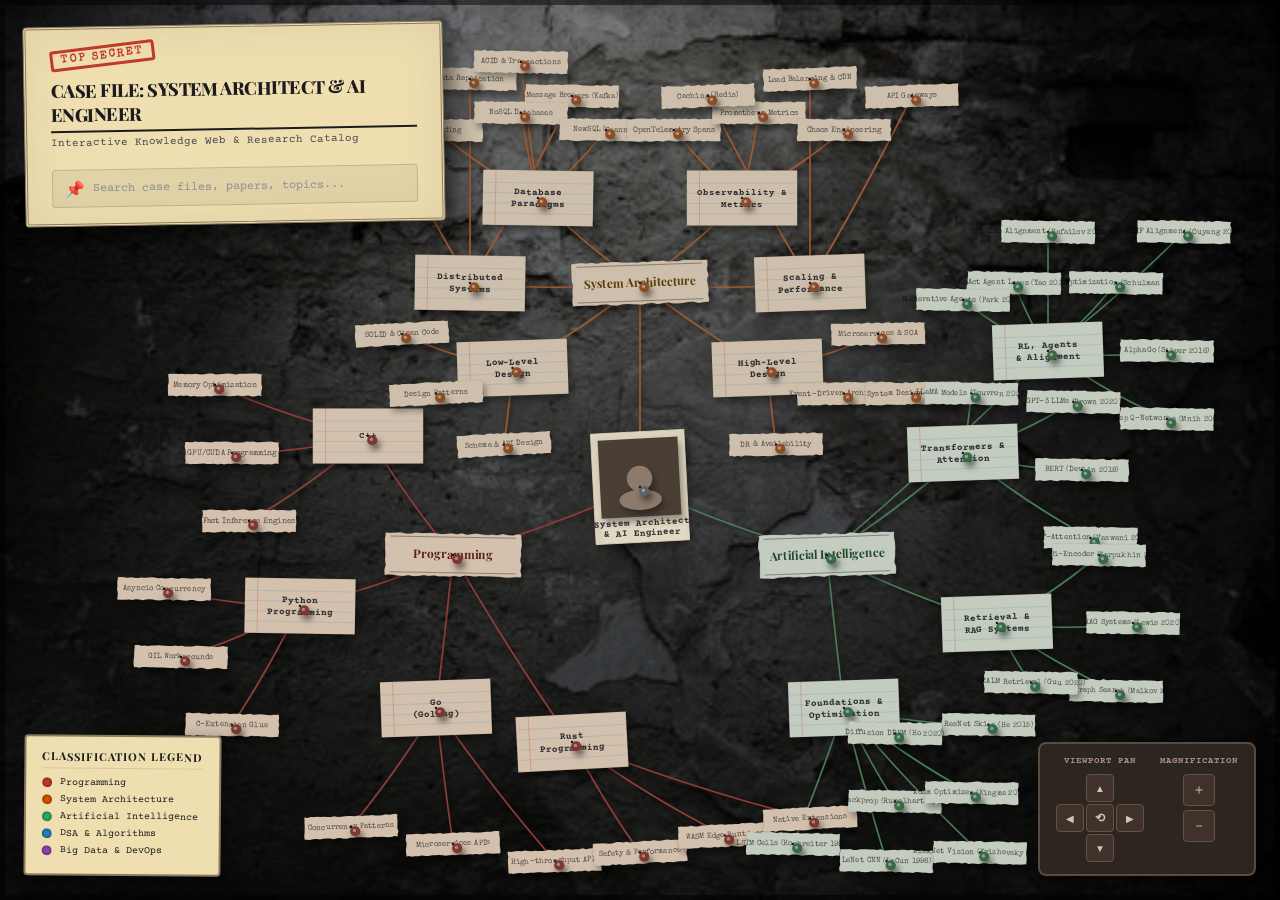
==== index.html @ 6fb4f93b "Set user dark cracked concrete wall image as the canvas background with a dark vignette layer" ====
<!DOCTYPE html>
<html lang="en">
<head>
    <meta charset="UTF-8">
    <meta name="viewport" content="width=device-width, initial-scale=1.0">
    <title>Architect of Intelligence - Investigation Board</title>
    <!-- Google Fonts for Retro/Newspaper Aesthetics -->
    <link href="https://fonts.googleapis.com/css2?family=Playfair+Display:ital,wght@0,600;0,800;1,400&family=Special+Elite&family=Courier+Prime:wght@400;700&family=Outfit:wght@300;400;600&display=swap" rel="stylesheet">
    <link rel="stylesheet" href="css/style.css?v=5">
</head>
<body>
    <!-- Main Full-Screen Canvas for Detective Corkboard & String Web -->
    <canvas id="graphCanvas"></canvas>

    <!-- Top Navigation Header (Typewriter Note style) -->
    <header class="retro-header">
        <div class="header-stamp">TOP SECRET</div>
        <div class="header-title">
            <h1>CASE FILE: SYSTEM ARCHITECT & AI ENGINEER</h1>
            <p>Interactive Knowledge Web & Research Catalog</p>
        </div>
        <div class="search-box">
            <span class="pin-icon">📌</span>
            <input type="text" id="nodeSearch" placeholder="Search case files, papers, topics...">
        </div>
    </header>

    <!-- Bottom-Right Brass Control Knobs -->
    <div class="retro-controls">
        <div class="knob-group">
            <div class="control-label">VIEWPORT PAN</div>
            <div class="pan-pad">
                <button class="control-btn" id="panUp" title="Pan Up">▲</button>
                <div class="pan-row">
                    <button class="control-btn" id="panLeft" title="Pan Left">◀</button>
                    <button class="control-btn reset" id="resetView" title="Center View">⟲</button>
                    <button class="control-btn" id="panRight" title="Pan Right">▶</button>
                </div>
                <button class="control-btn" id="panDown" title="Pan Down">▼</button>
            </div>
        </div>
        <div class="knob-group">
            <div class="control-label">MAGNIFICATION</div>
            <div class="zoom-pad">
                <button class="control-btn zoom" id="zoomIn" title="Zoom In">＋</button>
                <button class="control-btn zoom" id="zoomOut" title="Zoom Out">－</button>
            </div>
        </div>
    </div>

    <!-- Retro Legend -->
    <div class="retro-legend">
        <div class="legend-title">CLASSIFICATION LEGEND</div>
        <div class="legend-item"><span class="legend-color programming"></span>Programming</div>
        <div class="legend-item"><span class="legend-color architecture"></span>System Architecture</div>
        <div class="legend-item"><span class="legend-color ai"></span>Artificial Intelligence</div>
        <div class="legend-item"><span class="legend-color dsa"></span>DSA & Algorithms</div>
        <div class="legend-item"><span class="legend-color devops"></span>Big Data & DevOps</div>
    </div>

    <!-- Floating Old Newspaper Article Details Modal Drawer (Opens from bottom/right) -->
    <div class="newspaper-card" id="detailsCard">
        <button class="close-btn" id="closeDetails" title="Close File">&times;</button>
        <div class="newspaper-inner">
            <!-- Vintage Paper Header -->
            <div class="newspaper-header">
                <div class="issue-info">
                    <span>VOL. XCVI No. 100</span>
                    <span id="newspaperDate">JUNE 2026</span>
                    <span>PRICE: FREE INQUIRY</span>
                </div>
                <h2 id="newspaperTitle">CLIPPING TITLE HERE</h2>
                <div class="newspaper-divider"></div>
            </div>

            <!-- Main Columns -->
            <div class="newspaper-body">
                <div class="newspaper-column main-col">
                    <div class="column-header">
                        <span class="badge" id="newspaperCategory">CATEGORY</span>
                        <span class="tag-meta" id="newspaperNodeId">Node ID: 0</span>
                    </div>
                    <div class="lead-paragraph" id="newspaperDesc">
                        Detailed analysis and study reports on this topic will be displayed here in historical typography layout.
                    </div>
                    
                    <div class="newspaper-subheading">FOUNDATIONAL READING & TARGETS</div>
                    <ul class="concept-list" id="newspaperConcepts">
                        <li>Concept study milestone checklist.</li>
                        <li>Research methodologies associated with this node.</li>
                    </ul>
                </div>

                <div class="newspaper-column side-col">
                    <div class="newspaper-subheading">CASE EVIDENCE: PAPERS & ARTIFACTS</div>
                    <div class="papers-list" id="newspaperPapers">
                        <!-- Dynamic list of paper links -->
                        <p class="no-papers">No downloaded PDF papers associated with this section.</p>
                    </div>

                    <div class="card-actions">
                        <a href="#" class="btn btn-primary" id="gitLink" target="_blank">🌐 View Repository Code</a>
                    </div>
                </div>
            </div>
        </div>
    </div>

    <!-- Scripts -->
    <script src="js/app.js?v=5"></script>
    <script src="js/space-graph.js?v=5"></script>
</body>
</html>
---- css/style.css ----
/* Vintage Color Palette & Design Tokens */
:root {
    --cork-bg: #1e1510;
    --paper-light: #eedeb0; /* Age-stained yellowed paper */
    --paper-dark: #dfcca2;
    --ink-dark: #1c1c1e;   /* Authentic printers ink */
    --ink-faded: #48484a;
    --border-paper: rgba(0, 0, 0, 0.15);
    
    /* Classification colors (Red-pinned strings, brass, copper, etc.) */
    --color-programming: #c0392b;   /* Deep crimson */
    --color-architecture: #d35400;  /* Burnt orange */
    --color-ai: #27ae60;           /* Forest green */
    --color-dsa: #2980b9;          /* Deep Prussian blue */
    --color-devops: #8e44ad;       /* Dark Royal purple */
    --string-color: #e74c3c;       /* Red yarn string */
}

/* Reset and Layout */
* {
    box-sizing: border-box;
    margin: 0;
    padding: 0;
}

body {
    background-color: var(--cork-bg);
    background-image: linear-gradient(rgba(0, 0, 0, 0.45), rgba(0, 0, 0, 0.45)), url('../assets/background.jpg');
    background-size: cover;
    background-position: center;
    background-repeat: no-repeat;
    background-attachment: fixed;
    color: var(--ink-dark);
    font-family: 'Outfit', sans-serif;
    overflow: hidden;
    width: 100vw;
    height: 100vh;
    user-select: none;
}

/* 2D Canvas underlay */
#graphCanvas {
    display: block;
    width: 100%;
    height: 100%;
    cursor: grab;
}

#graphCanvas:active {
    cursor: grabbing;
}

/* Retro Top Secret Header */
.retro-header {
    position: absolute;
    top: 24px;
    left: 24px;
    display: flex;
    flex-direction: column;
    gap: 8px;
    background: var(--paper-light);
    border: 3px double #8a7a5f;
    box-shadow: 8px 8px 24px rgba(0, 0, 0, 0.6), inset 0 0 40px rgba(138, 122, 95, 0.15);
    padding: 16px 24px;
    border-radius: 4px;
    z-index: 10;
    max-width: 420px;
    pointer-events: auto;
    transform: rotate(-1deg);
}

.header-stamp {
    align-self: flex-start;
    border: 3px solid #c0392b;
    color: #c0392b;
    font-family: 'Special Elite', monospace;
    font-size: 11px;
    font-weight: bold;
    padding: 2px 8px;
    border-radius: 3px;
    letter-spacing: 2px;
    transform: rotate(-6deg);
    margin-bottom: 4px;
}

.header-title h1 {
    font-family: 'Playfair Display', serif;
    font-weight: 800;
    font-size: 18px;
    color: var(--ink-dark);
    letter-spacing: -0.5px;
    border-bottom: 2px solid var(--ink-dark);
    padding-bottom: 4px;
    margin-bottom: 4px;
}

.header-title p {
    font-family: 'Courier Prime', monospace;
    font-size: 11px;
    color: var(--ink-faded);
}

/* Search Bar (Typewriter scrap style) */
.search-box {
    margin-top: 12px;
    display: flex;
    align-items: center;
    background: rgba(0, 0, 0, 0.05);
    border: 1px solid rgba(0, 0, 0, 0.15);
    padding: 8px 12px;
    border-radius: 4px;
}

.search-box input {
    background: none;
    border: none;
    outline: none;
    font-family: 'Courier Prime', monospace;
    font-size: 12px;
    color: var(--ink-dark);
    width: 100%;
    margin-left: 8px;
}

.search-box input::placeholder {
    color: #8e8e93;
}

/* Bottom Right Brass Controls Overlay */
.retro-controls {
    position: absolute;
    bottom: 24px;
    right: 24px;
    display: flex;
    gap: 16px;
    z-index: 10;
    background: #2c2520;
    border: 2px solid #5a4b40;
    border-radius: 8px;
    padding: 12px 16px;
    box-shadow: 5px 5px 15px rgba(0, 0, 0, 0.5);
}

.knob-group {
    display: flex;
    flex-direction: column;
    align-items: center;
    gap: 8px;
}

.control-label {
    font-family: 'Courier Prime', monospace;
    font-size: 9px;
    color: #a58e7f;
    font-weight: bold;
    letter-spacing: 1px;
}

/* Pan direction pad styling */
.pan-pad {
    display: flex;
    flex-direction: column;
    align-items: center;
    gap: 2px;
}

.pan-row {
    display: flex;
    gap: 2px;
}

.control-btn {
    background: #3e322a;
    border: 1px solid #665243;
    color: #d8c2b1;
    width: 28px;
    height: 28px;
    border-radius: 4px;
    cursor: pointer;
    font-size: 10px;
    display: flex;
    align-items: center;
    justify-content: center;
    transition: background 0.15s, color 0.15s;
}

.control-btn:hover {
    background: #504036;
    color: #fff;
}

.control-btn:active {
    background: #251d19;
}

.control-btn.reset {
    font-size: 12px;
    font-weight: bold;
}

/* Zoom controls styling */
.zoom-pad {
    display: flex;
    flex-direction: column;
    gap: 4px;
}

.control-btn.zoom {
    width: 32px;
    height: 32px;
    font-size: 14px;
}

/* Classification Legend Overlay */
.retro-legend {
    position: absolute;
    bottom: 24px;
    left: 24px;
    background: var(--paper-light);
    border: 2px solid #8a7a5f;
    padding: 12px 16px;
    border-radius: 4px;
    z-index: 10;
    box-shadow: 4px 4px 15px rgba(0, 0, 0, 0.4);
    transform: rotate(0.5deg);
    max-width: 220px;
}

.legend-title {
    font-family: 'Playfair Display', serif;
    font-size: 11px;
    font-weight: bold;
    letter-spacing: 1px;
    margin-bottom: 8px;
    border-bottom: 1px solid rgba(0,0,0,0.1);
    padding-bottom: 4px;
}

.legend-item {
    display: flex;
    align-items: center;
    gap: 8px;
    font-family: 'Courier Prime', monospace;
    font-size: 10px;
    margin-bottom: 6px;
    color: var(--ink-dark);
}

.legend-color {
    width: 10px;
    height: 10px;
    border-radius: 50%;
    border: 1px solid rgba(0, 0, 0, 0.2);
    box-shadow: inset 0 0 3px rgba(0,0,0,0.4);
}

.legend-color.programming { background-color: var(--color-programming); }
.legend-color.architecture { background-color: var(--color-architecture); }
.legend-color.ai { background-color: var(--color-ai); }
.legend-color.dsa { background-color: var(--color-dsa); }
.legend-color.devops { background-color: var(--color-devops); }

/* Old Newspaper Modal Drawer (Slides from Right) */
.newspaper-card {
    position: absolute;
    top: 24px;
    right: 24px;
    bottom: 24px;
    width: 600px;
    background-color: var(--paper-light);
    background-image: radial-gradient(circle, rgba(240, 220, 180, 0.15) 0%, rgba(138, 110, 80, 0.15) 100%);
    border: 8px solid var(--paper-light); /* Double paper framing */
    outline: 2px solid #d4cbb8;
    box-shadow: -15px 0 35px rgba(0, 0, 0, 0.6);
    border-radius: 2px;
    z-index: 100;
    overflow-y: auto;
    transform: translateX(650px);
    transition: transform 0.45s cubic-bezier(0.16, 1, 0.3, 1);
    pointer-events: auto;
}

.newspaper-card.active {
    transform: translateX(0);
}

/* Inner Container for Printing columns */
.newspaper-inner {
    padding: 28px;
    display: flex;
    flex-direction: column;
    height: 100%;
}

.close-btn {
    position: absolute;
    top: 12px;
    right: 16px;
    background: none;
    border: none;
    font-size: 28px;
    font-weight: 300;
    color: var(--ink-dark);
    cursor: pointer;
    transition: transform 0.2s;
    z-index: 10;
}

.close-btn:hover {
    transform: scale(1.15) rotate(90deg);
}

/* Vintage Newspaper Header Columns */
.newspaper-header {
    margin-bottom: 20px;
}

.issue-info {
    display: flex;
    justify-content: space-between;
    font-family: 'Courier Prime', monospace;
    font-size: 9px;
    color: var(--ink-faded);
    border-bottom: 1px solid var(--ink-dark);
    padding-bottom: 4px;
    margin-bottom: 8px;
    font-weight: bold;
}

.newspaper-header h2 {
    font-family: 'Playfair Display', serif;
    font-size: 38px;
    font-weight: 800;
    text-transform: uppercase;
    text-align: center;
    line-height: 1.1;
    color: var(--ink-dark);
    margin: 8px 0;
    letter-spacing: -1px;
}

.newspaper-divider {
    height: 5px;
    border-top: 3px solid var(--ink-dark);
    border-bottom: 1px solid var(--ink-dark);
    margin-top: 4px;
}

/* Newspaper Grid Columns */
.newspaper-body {
    display: flex;
    gap: 24px;
    flex: 1;
    overflow: visible;
}

.newspaper-column {
    display: flex;
    flex-direction: column;
}

.newspaper-column.main-col {
    flex: 1.3;
    border-right: 1.5px solid var(--ink-dark);
    padding-right: 20px;
}

.newspaper-column.side-col {
    flex: 1;
}

.column-header {
    display: flex;
    justify-content: space-between;
    align-items: center;
    margin-bottom: 14px;
}

.newspaper-column .badge {
    display: inline-block;
    padding: 3px 10px;
    border-radius: 2px;
    font-family: 'Courier Prime', monospace;
    font-size: 11px;
    font-weight: bold;
    text-transform: uppercase;
    border: 1px solid var(--ink-dark);
}

.tag-meta {
    font-family: 'Courier Prime', monospace;
    font-size: 11px;
    color: var(--ink-faded);
}

.lead-paragraph {
    font-family: 'Playfair Display', Georgia, serif;
    font-size: 16px;
    line-height: 1.6;
    color: var(--ink-dark);
    margin-bottom: 20px;
    text-align: justify;
    text-indent: 0;
}

.lead-paragraph::first-letter {
    font-family: 'Playfair Display', Georgia, serif;
    font-size: 52px;
    font-weight: 800;
    float: left;
    margin-top: 4px;
    margin-right: 8px;
    line-height: 0.8;
    color: var(--ink-dark);
}

/* Newspaper Subheadings */
.newspaper-subheading {
    font-family: 'Playfair Display', serif;
    font-size: 16px;
    font-weight: bold;
    text-transform: uppercase;
    border-bottom: 2px solid var(--ink-dark);
    padding-bottom: 4px;
    margin-top: 12px;
    margin-bottom: 12px;
    letter-spacing: 0.5px;
}

/* Bullet list style like column notes */
.concept-list {
    list-style-type: none;
    padding-left: 0;
}

.concept-list li {
    font-family: 'Playfair Display', Georgia, serif;
    font-size: 15px;
    line-height: 1.5;
    color: var(--ink-dark);
    margin-bottom: 8px;
    position: relative;
    padding-left: 16px;
    text-align: justify;
}

.concept-list li::before {
    content: "■";
    font-size: 8px;
    position: absolute;
    left: 0;
    top: 5px;
    color: var(--ink-dark);
}

/* Papers Evidence Lists */
.papers-list {
    display: flex;
    flex-direction: column;
    gap: 8px;
}

.paper-item {
    background: rgba(0, 0, 0, 0.03);
    border: 1px solid rgba(0, 0, 0, 0.1);
    border-radius: 4px;
    padding: 10px 12px;
    transition: background-color 0.2s, border-color 0.2s;
    text-decoration: none;
    display: block;
}

.paper-item:hover {
    background: rgba(0, 0, 0, 0.06);
    border-color: var(--ink-dark);
}

.paper-title {
    font-family: 'Playfair Display', serif;
    font-size: 14px;
    font-weight: bold;
    color: var(--ink-dark);
    margin-bottom: 4px;
    line-height: 1.3;
}

.paper-author {
    font-family: 'Courier Prime', monospace;
    font-size: 11px;
    color: var(--ink-faded);
}

.no-papers {
    font-family: 'Courier Prime', monospace;
    font-size: 11px;
    color: var(--ink-faded);
    font-style: italic;
    padding: 10px;
    text-align: center;
    border: 1px dashed rgba(0, 0, 0, 0.15);
    background: rgba(0,0,0,0.01);
}

/* Bottom actions */
.card-actions {
    display: flex;
    flex-direction: column;
    gap: 8px;
    margin-top: auto;
    padding-top: 24px;
}

.btn {
    display: block;
    width: 100%;
    padding: 10px;
    border-radius: 4px;
    text-align: center;
    font-family: 'Courier Prime', monospace;
    font-size: 11px;
    font-weight: bold;
    text-decoration: none;
    cursor: pointer;
    transition: background-color 0.15s, color 0.15s, border-color 0.15s;
    border: 1px solid var(--ink-dark);
}

.btn-primary {
    background-color: var(--ink-dark);
    color: var(--paper-light);
}

.btn-primary:hover {
    background-color: var(--paper-light);
    color: var(--ink-dark);
}

.btn-secondary {
    background-color: transparent;
    color: var(--ink-dark);
}

.btn-secondary:hover {
    background-color: rgba(0,0,0,0.05);
}

/* Custom Scrollbar for vintage paper look */
.newspaper-card::-webkit-scrollbar {
    width: 8px;
}

.newspaper-card::-webkit-scrollbar-track {
    background: var(--paper-dark);
    border-left: 1px solid rgba(0, 0, 0, 0.08);
}

.newspaper-card::-webkit-scrollbar-thumb {
    background: #cbd0d6;
    background: rgba(0, 0, 0, 0.15);
    border-radius: 4px;
}

.newspaper-card::-webkit-scrollbar-thumb:hover {
    background: rgba(0, 0, 0, 0.3);
}

/* Responsive Scaling */
@media (max-width: 900px) {
    .newspaper-card {
        width: 100%;
        right: 0;
        top: auto;
        bottom: 0;
        height: 60vh;
        transform: translateY(650px);
        border-right: none;
        border-left: none;
    }
    
    .newspaper-card.active {
        transform: translateY(0);
    }
    
    .newspaper-body {
        flex-direction: column;
    }
    
    .newspaper-column.main-col {
        border-right: none;
        border-bottom: 1px dashed rgba(0,0,0,0.25);
        padding-right: 0;
        padding-bottom: 20px;
    }
    
    .retro-header {
        max-width: calc(100% - 48px);
        right: 24px;
    }
}
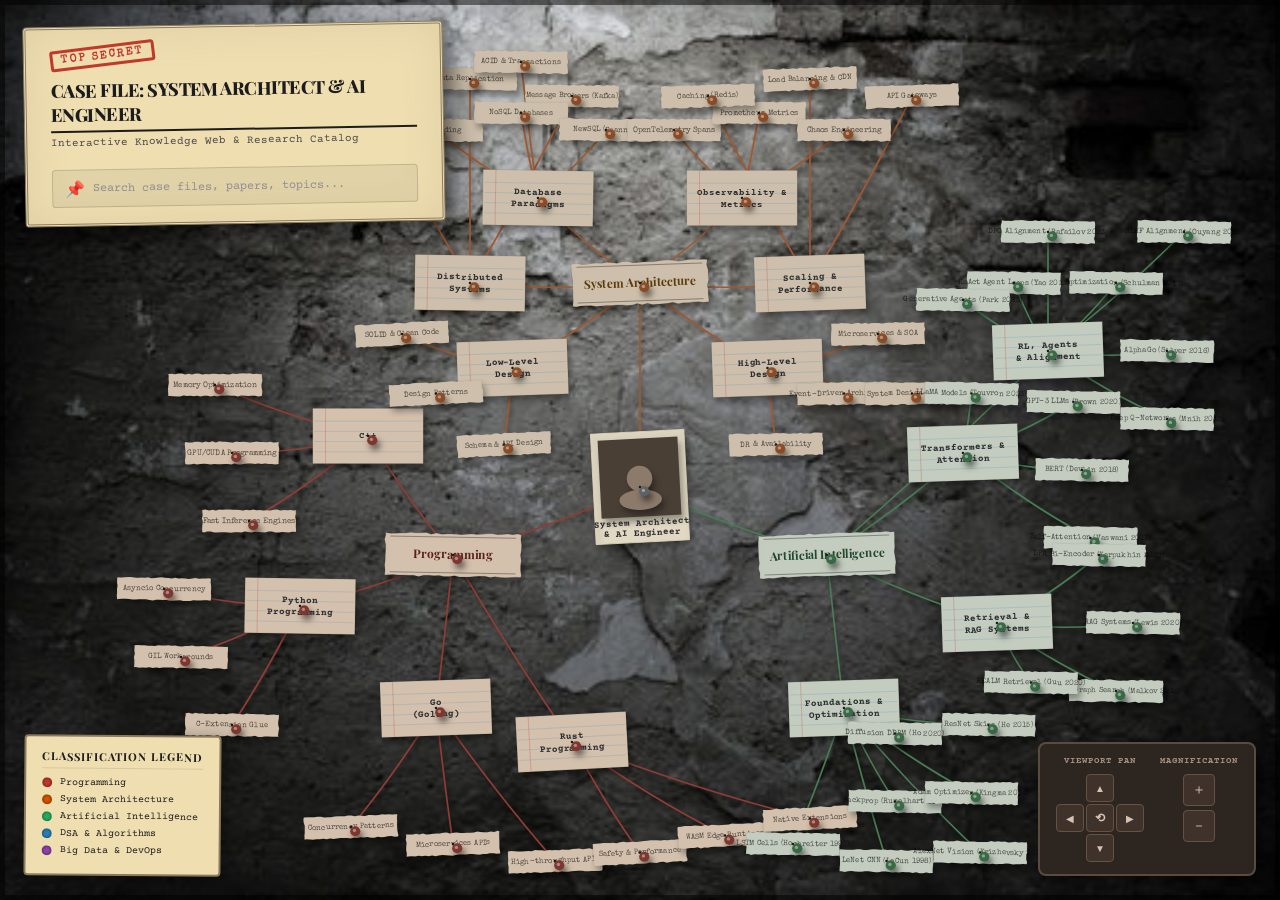
==== commit d168888f: "Remove dark linear-gradient overlay from background image to render the exact image" ====
--- a/index.html
+++ b/index.html
@@ -6,7 +6,7 @@
     <title>Architect of Intelligence - Investigation Board</title>
     <!-- Google Fonts for Retro/Newspaper Aesthetics -->
     <link href="https://fonts.googleapis.com/css2?family=Playfair+Display:ital,wght@0,600;0,800;1,400&family=Special+Elite&family=Courier+Prime:wght@400;700&family=Outfit:wght@300;400;600&display=swap" rel="stylesheet">
-    <link rel="stylesheet" href="css/style.css?v=5">
+    <link rel="stylesheet" href="css/style.css?v=6">
 </head>
 <body>
     <!-- Main Full-Screen Canvas for Detective Corkboard & String Web -->
@@ -107,7 +107,7 @@
     </div>
 
     <!-- Scripts -->
-    <script src="js/app.js?v=5"></script>
-    <script src="js/space-graph.js?v=5"></script>
+    <script src="js/app.js?v=6"></script>
+    <script src="js/space-graph.js?v=6"></script>
 </body>
 </html>
--- a/css/style.css
+++ b/css/style.css
@@ -25,7 +25,7 @@
 
 body {
     background-color: var(--cork-bg);
-    background-image: linear-gradient(rgba(0, 0, 0, 0.45), rgba(0, 0, 0, 0.45)), url('../assets/background.jpg');
+    background-image: url('../assets/background.jpg');
     background-size: cover;
     background-position: center;
     background-repeat: no-repeat;
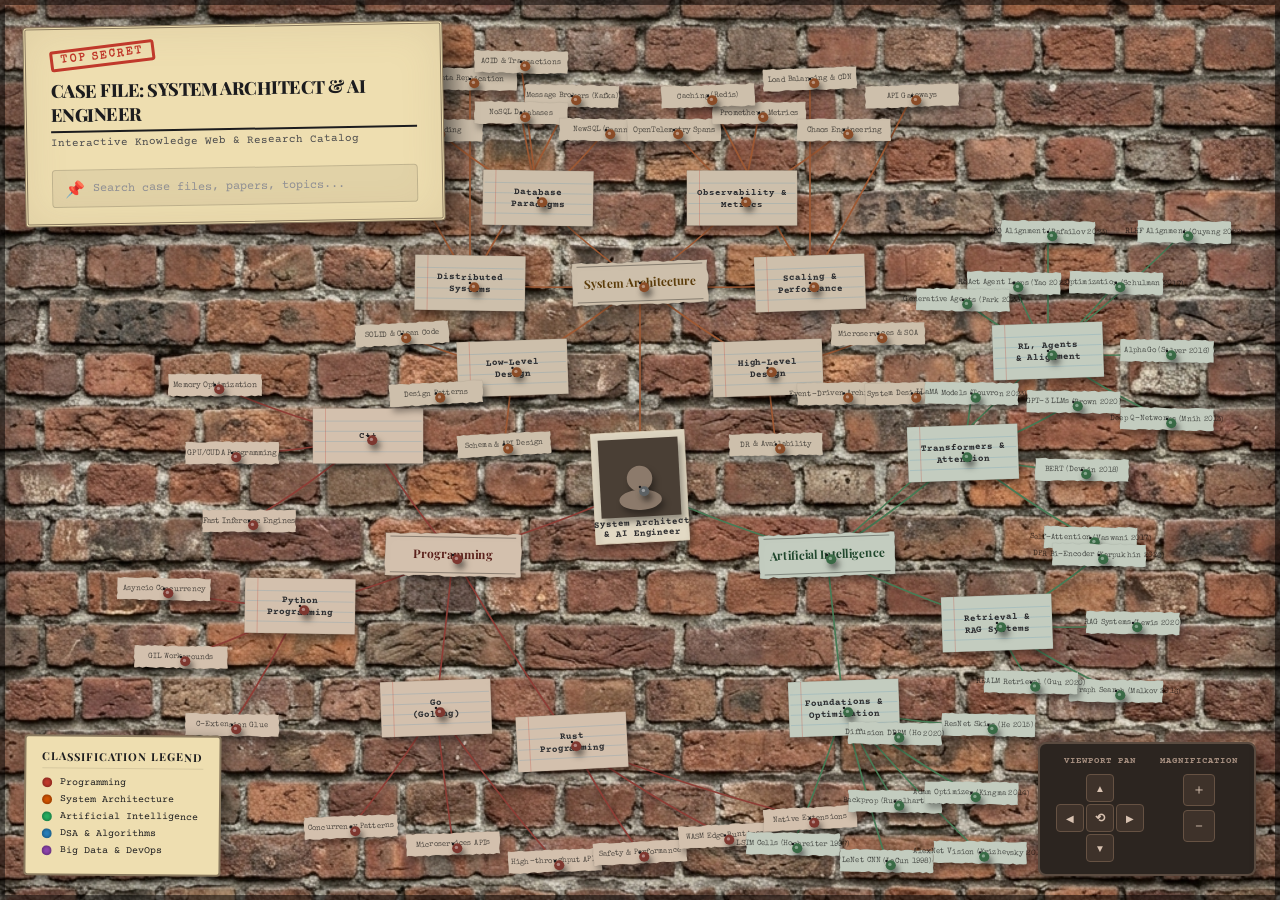
==== commit 7281665c: "Replace background with a seamless medium-lit brick wall texture" ====
--- a/index.html
+++ b/index.html
@@ -6,7 +6,7 @@
     <title>Architect of Intelligence - Investigation Board</title>
     <!-- Google Fonts for Retro/Newspaper Aesthetics -->
     <link href="https://fonts.googleapis.com/css2?family=Playfair+Display:ital,wght@0,600;0,800;1,400&family=Special+Elite&family=Courier+Prime:wght@400;700&family=Outfit:wght@300;400;600&display=swap" rel="stylesheet">
-    <link rel="stylesheet" href="css/style.css?v=6">
+    <link rel="stylesheet" href="css/style.css?v=7">
 </head>
 <body>
     <!-- Main Full-Screen Canvas for Detective Corkboard & String Web -->
@@ -107,7 +107,7 @@
     </div>
 
     <!-- Scripts -->
-    <script src="js/app.js?v=6"></script>
-    <script src="js/space-graph.js?v=6"></script>
+    <script src="js/app.js?v=7"></script>
+    <script src="js/space-graph.js?v=7"></script>
 </body>
 </html>
--- a/css/style.css
+++ b/css/style.css
@@ -25,7 +25,7 @@
 
 body {
     background-color: var(--cork-bg);
-    background-image: url('../assets/background.jpg');
+    background-image: url('../assets/background.png');
     background-size: cover;
     background-position: center;
     background-repeat: no-repeat;
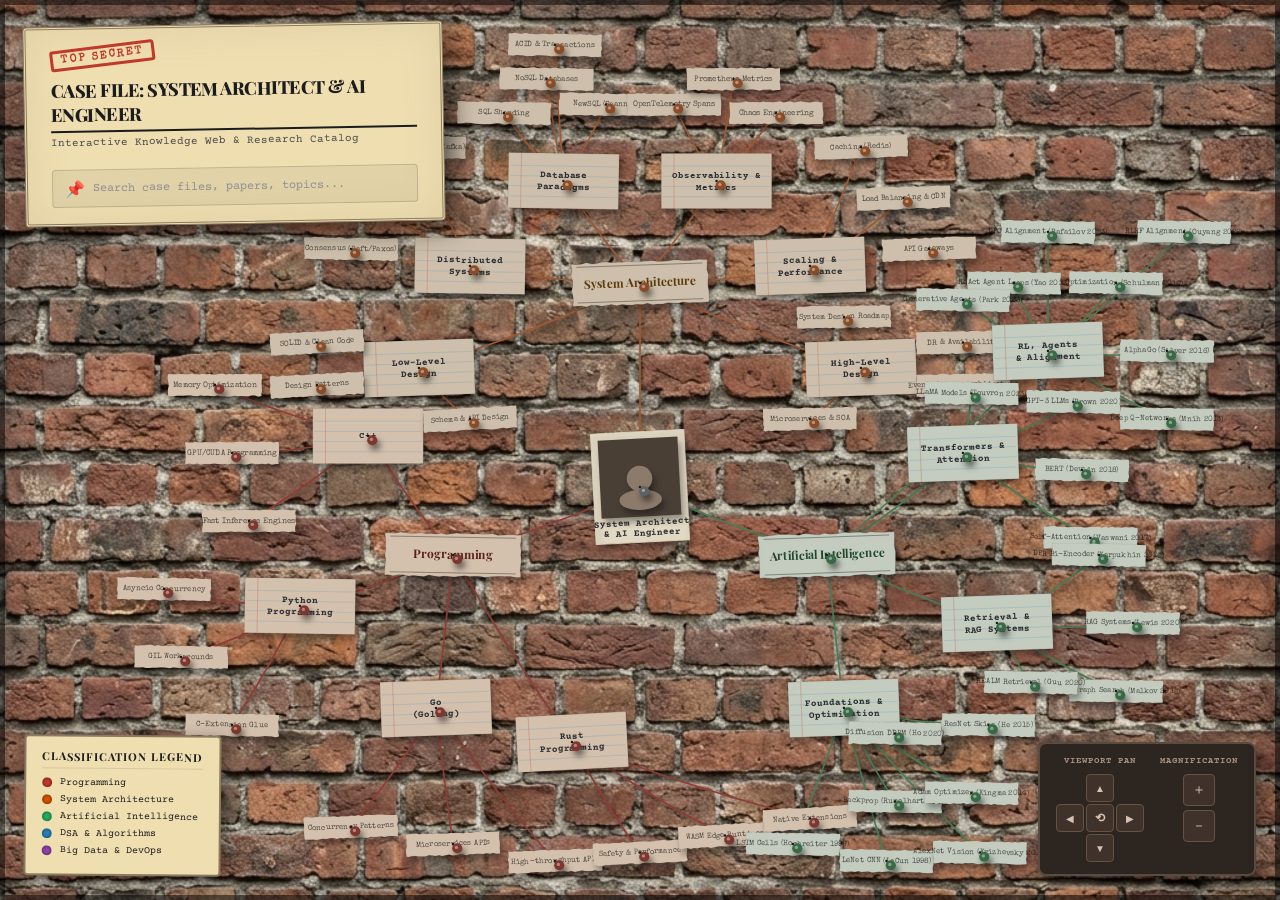
==== commit bdfdc232: "Restructure System Architecture nodes to eliminate overlaps" ====
--- a/index.html
+++ b/index.html
@@ -6,7 +6,7 @@
     <title>Architect of Intelligence - Investigation Board</title>
     <!-- Google Fonts for Retro/Newspaper Aesthetics -->
     <link href="https://fonts.googleapis.com/css2?family=Playfair+Display:ital,wght@0,600;0,800;1,400&family=Special+Elite&family=Courier+Prime:wght@400;700&family=Outfit:wght@300;400;600&display=swap" rel="stylesheet">
-    <link rel="stylesheet" href="css/style.css?v=7">
+    <link rel="stylesheet" href="css/style.css?v=8">
 </head>
 <body>
     <!-- Main Full-Screen Canvas for Detective Corkboard & String Web -->
@@ -107,7 +107,7 @@
     </div>
 
     <!-- Scripts -->
-    <script src="js/app.js?v=7"></script>
-    <script src="js/space-graph.js?v=7"></script>
+    <script src="js/app.js?v=8"></script>
+    <script src="js/space-graph.js?v=8"></script>
 </body>
 </html>
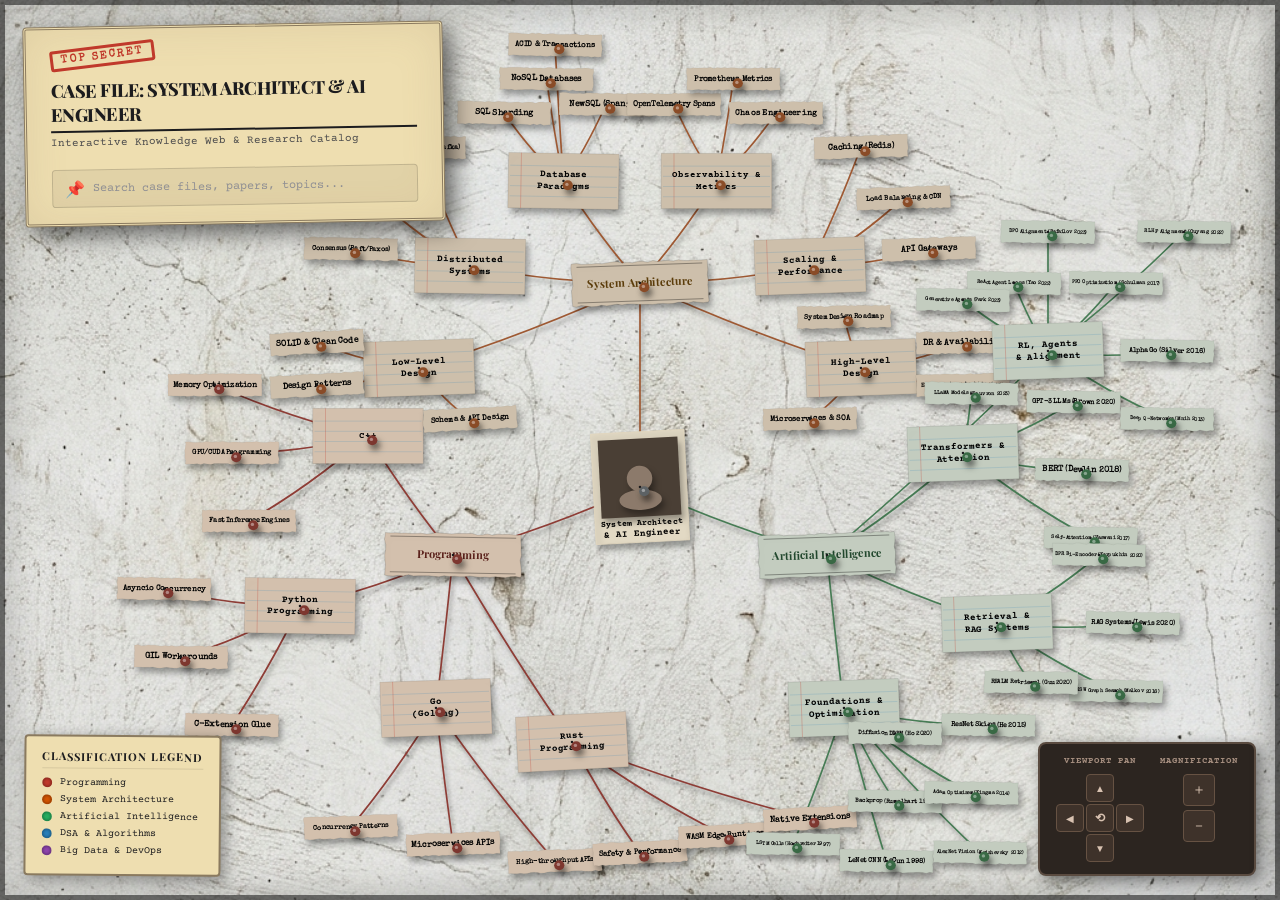
==== commit e9e71658: "Highlight node text, prevent text overflow, replace duplicated resource links, and set white plaster" ====
--- a/index.html
+++ b/index.html
@@ -6,7 +6,7 @@
     <title>Architect of Intelligence - Investigation Board</title>
     <!-- Google Fonts for Retro/Newspaper Aesthetics -->
     <link href="https://fonts.googleapis.com/css2?family=Playfair+Display:ital,wght@0,600;0,800;1,400&family=Special+Elite&family=Courier+Prime:wght@400;700&family=Outfit:wght@300;400;600&display=swap" rel="stylesheet">
-    <link rel="stylesheet" href="css/style.css?v=8">
+    <link rel="stylesheet" href="css/style.css?v=9">
 </head>
 <body>
     <!-- Main Full-Screen Canvas for Detective Corkboard & String Web -->
@@ -107,7 +107,7 @@
     </div>
 
     <!-- Scripts -->
-    <script src="js/app.js?v=8"></script>
-    <script src="js/space-graph.js?v=8"></script>
+    <script src="js/app.js?v=9"></script>
+    <script src="js/space-graph.js?v=9"></script>
 </body>
 </html>
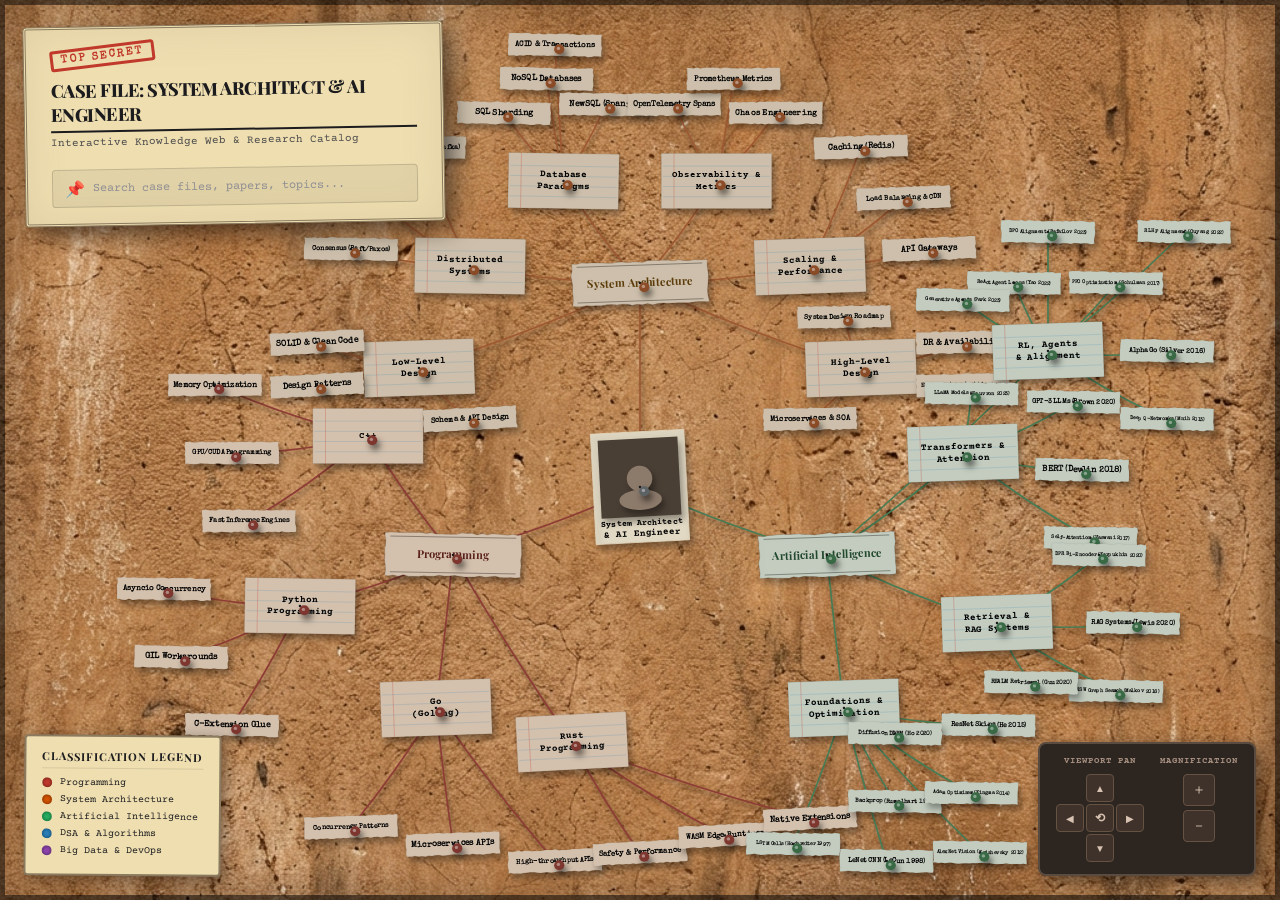
==== commit a1e6674f: "Set background to warm brown plaster wall texture" ====
--- a/index.html
+++ b/index.html
@@ -6,7 +6,7 @@
     <title>Architect of Intelligence - Investigation Board</title>
     <!-- Google Fonts for Retro/Newspaper Aesthetics -->
     <link href="https://fonts.googleapis.com/css2?family=Playfair+Display:ital,wght@0,600;0,800;1,400&family=Special+Elite&family=Courier+Prime:wght@400;700&family=Outfit:wght@300;400;600&display=swap" rel="stylesheet">
-    <link rel="stylesheet" href="css/style.css?v=9">
+    <link rel="stylesheet" href="css/style.css?v=10">
 </head>
 <body>
     <!-- Main Full-Screen Canvas for Detective Corkboard & String Web -->
@@ -107,7 +107,7 @@
     </div>
 
     <!-- Scripts -->
-    <script src="js/app.js?v=9"></script>
-    <script src="js/space-graph.js?v=9"></script>
+    <script src="js/app.js?v=10"></script>
+    <script src="js/space-graph.js?v=10"></script>
 </body>
 </html>
--- a/css/style.css
+++ b/css/style.css
@@ -25,7 +25,7 @@
 
 body {
     background-color: var(--cork-bg);
-    background-image: url('../assets/background.png');
+    background-image: url('../assets/brown_plaster.png?v=10');
     background-size: cover;
     background-position: center;
     background-repeat: no-repeat;
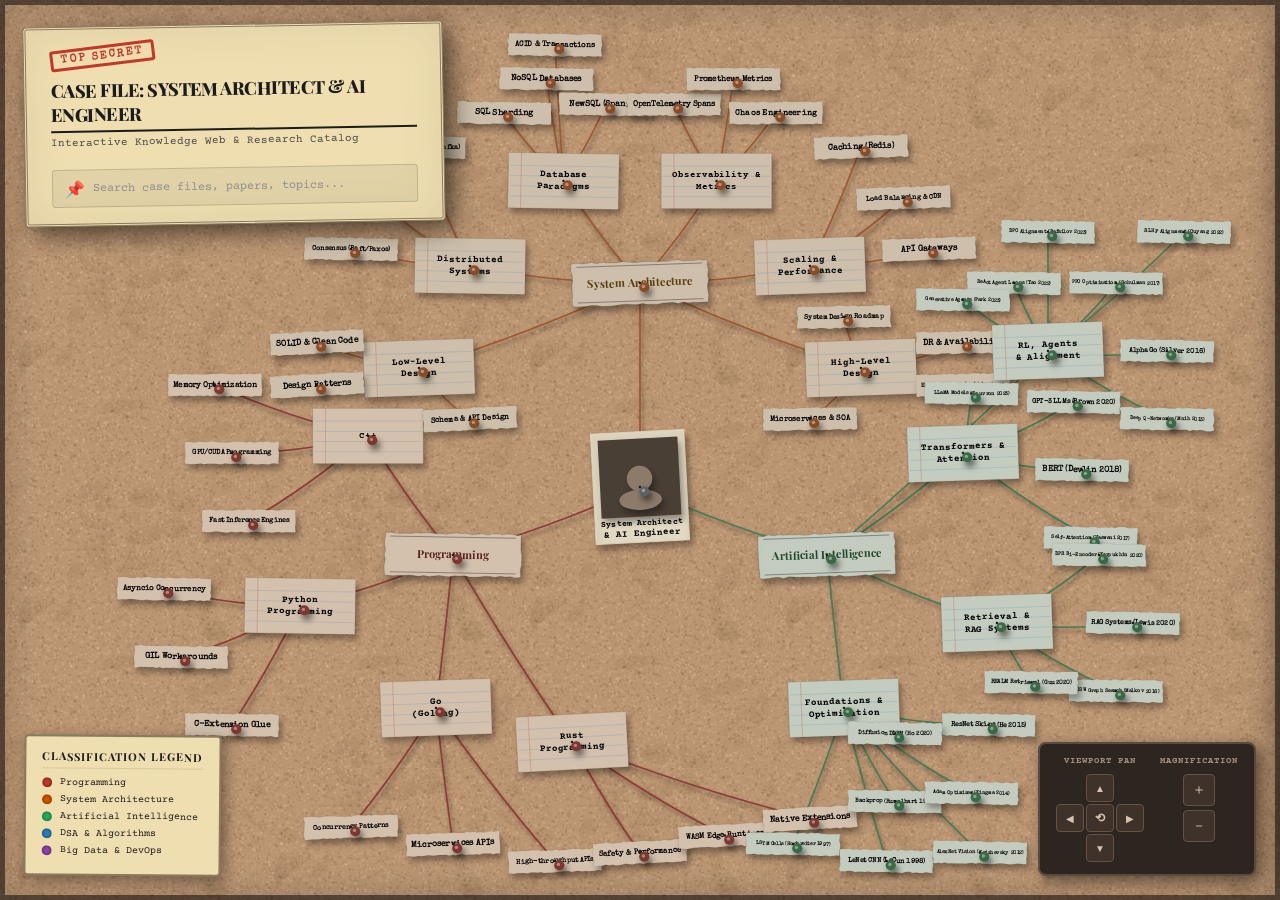
==== commit eb6ba65c: "Restore original procedural warm corkboard background on canvas" ====
--- a/index.html
+++ b/index.html
@@ -6,7 +6,7 @@
     <title>Architect of Intelligence - Investigation Board</title>
     <!-- Google Fonts for Retro/Newspaper Aesthetics -->
     <link href="https://fonts.googleapis.com/css2?family=Playfair+Display:ital,wght@0,600;0,800;1,400&family=Special+Elite&family=Courier+Prime:wght@400;700&family=Outfit:wght@300;400;600&display=swap" rel="stylesheet">
-    <link rel="stylesheet" href="css/style.css?v=10">
+    <link rel="stylesheet" href="css/style.css?v=11">
 </head>
 <body>
     <!-- Main Full-Screen Canvas for Detective Corkboard & String Web -->
@@ -107,7 +107,7 @@
     </div>
 
     <!-- Scripts -->
-    <script src="js/app.js?v=10"></script>
-    <script src="js/space-graph.js?v=10"></script>
+    <script src="js/app.js?v=11"></script>
+    <script src="js/space-graph.js?v=11"></script>
 </body>
 </html>
--- a/css/style.css
+++ b/css/style.css
@@ -25,11 +25,6 @@
 
 body {
     background-color: var(--cork-bg);
-    background-image: url('../assets/brown_plaster.png?v=10');
-    background-size: cover;
-    background-position: center;
-    background-repeat: no-repeat;
-    background-attachment: fixed;
     color: var(--ink-dark);
     font-family: 'Outfit', sans-serif;
     overflow: hidden;
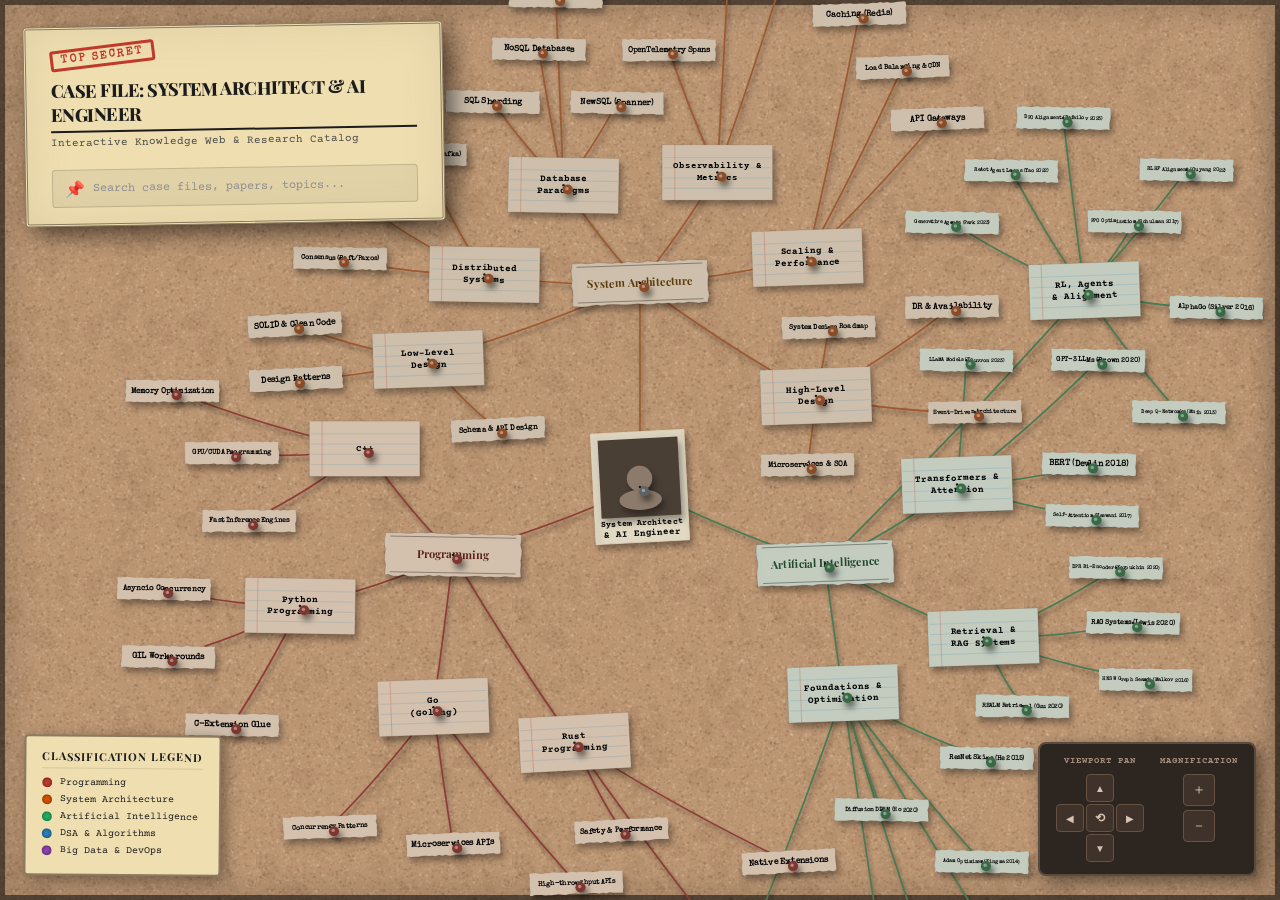
==== commit b75cba93: "Fix node overlaps, verify and update educational links, secure external navigation, and bust cache" ====
--- a/index.html
+++ b/index.html
@@ -6,7 +6,7 @@
     <title>Architect of Intelligence - Investigation Board</title>
     <!-- Google Fonts for Retro/Newspaper Aesthetics -->
     <link href="https://fonts.googleapis.com/css2?family=Playfair+Display:ital,wght@0,600;0,800;1,400&family=Special+Elite&family=Courier+Prime:wght@400;700&family=Outfit:wght@300;400;600&display=swap" rel="stylesheet">
-    <link rel="stylesheet" href="css/style.css?v=11">
+    <link rel="stylesheet" href="css/style.css?v=12">
 </head>
 <body>
     <!-- Main Full-Screen Canvas for Detective Corkboard & String Web -->
@@ -107,7 +107,7 @@
     </div>
 
     <!-- Scripts -->
-    <script src="js/app.js?v=11"></script>
-    <script src="js/space-graph.js?v=11"></script>
+    <script src="js/app.js?v=12"></script>
+    <script src="js/space-graph.js?v=12"></script>
 </body>
 </html>
